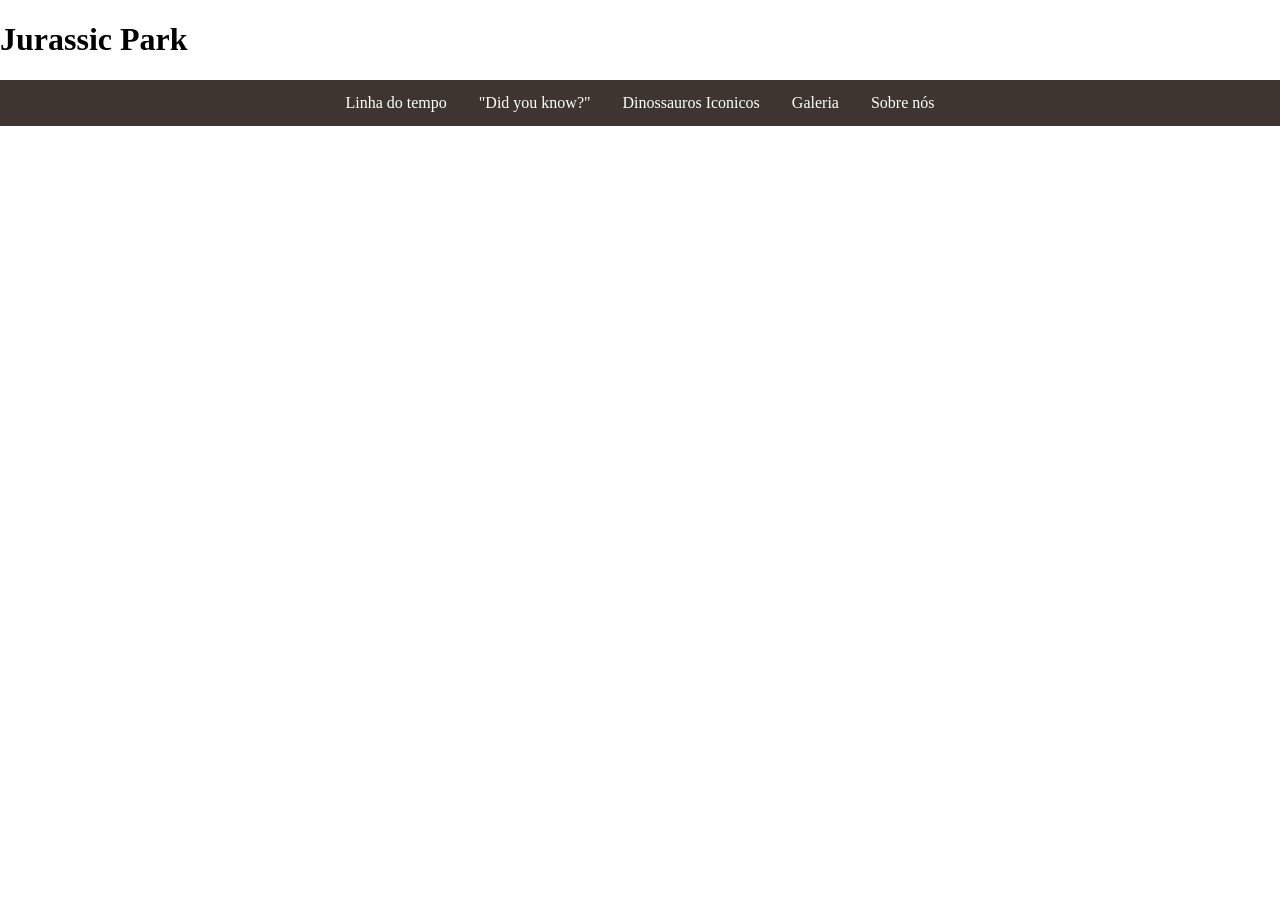
==== index.html @ 3384be37 "docs iniciais" ====
<!DOCTYPE html>
<html lang="pt-BR">
<head>
    <meta charset="UTF-8">
    <meta name="viewport" content="width=device-width, initial-scale=1.0">
    <title>Jurassic Park</title>
    <link rel="stylesheet" href="./css/index.css">
</head>
<body>
    <header>
        <h1>Jurassic Park</h1>
    </header>
    <main>
        <ul id="nav-bar">
            <li ><a href="" class="nav-item">Linha do tempo</a></li>
            <li ><a href=""class="nav-item">"Did you know?"</a></li>
            <li ><a href=""class="nav-item">Dinossauros Iconicos</a></li>
            <li ><a href="" class="nav-item">Galeria</a></li>
            <li ><a href="" class="nav-item">Sobre nós</a></li>
        </ul>
    </main>
</body>
</html>
---- css/index.css ----
body{
    margin: 0;
    padding: 0;
}
#nav-bar{
    list-style-type: none;
    margin: 0;
    padding: 0;
    overflow: hidden;
    background-color: #3e3530;
    display: flex;
    justify-content: center;
    align-items: center;
    
}

.nav-item{
    
    display: block;
    text-decoration: none;
    color: white;
    text-align: center;
    padding: 14px 16px;
}
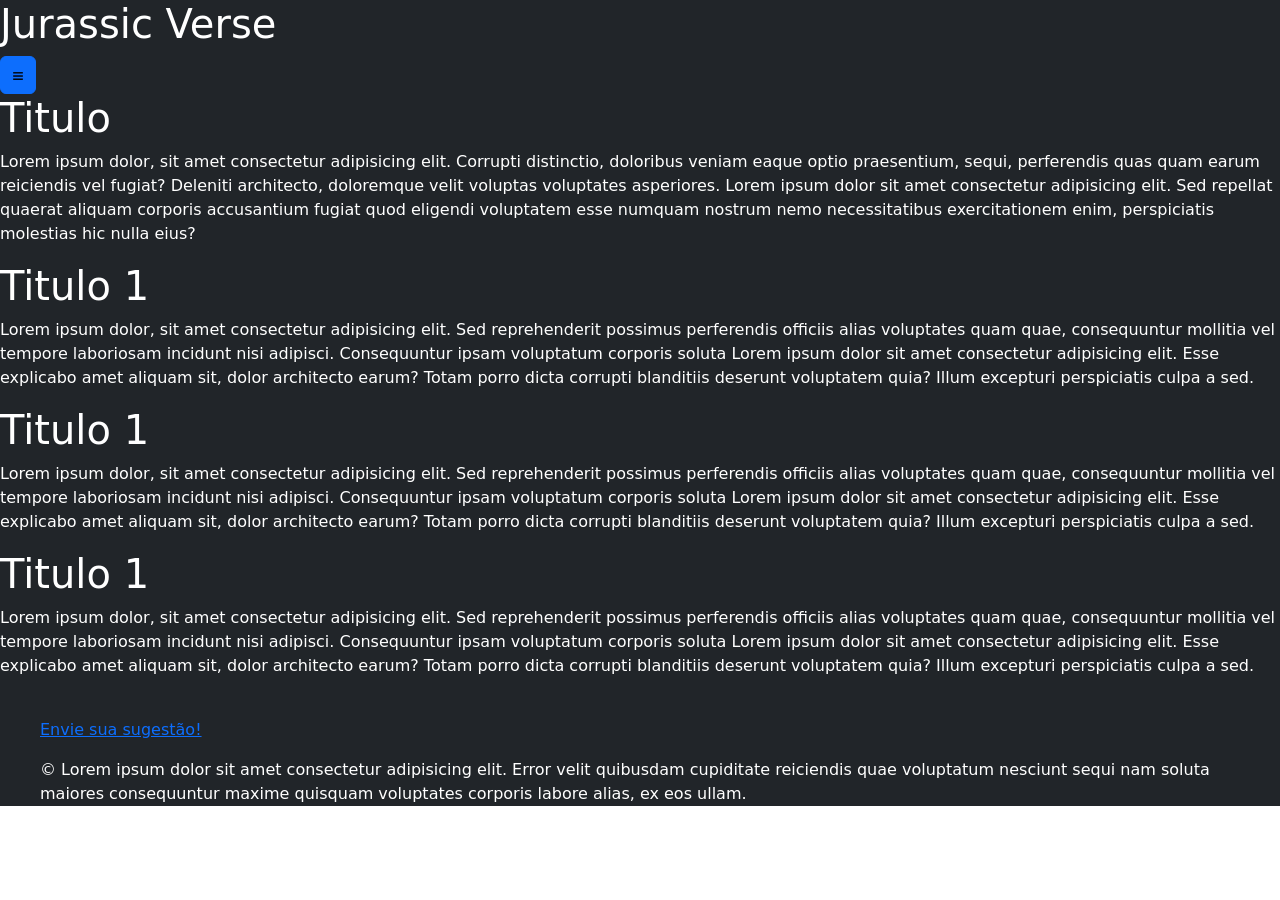
==== commit 1240a95b: "teste" ====
--- a/index.html
+++ b/index.html
@@ -5,19 +5,64 @@
     <meta name="viewport" content="width=device-width, initial-scale=1.0">
     <title>Jurassic Park</title>
     <link rel="stylesheet" href="./css/index.css">
+
+    <!-- inclusão do bootstrap -->
+    <link href="https://cdn.jsdelivr.net/npm/bootstrap@5.3.8/dist/css/bootstrap.min.css" rel="stylesheet">
+    <script src="https://cdn.jsdelivr.net/npm/bootstrap@5.3.8/dist/js/bootstrap.bundle.min.js"></script>
 </head>
 <body>
-    <header>
-        <h1>Jurassic Park</h1>
+    <!-- header do documento -->
+    <header class="text-bg-dark">
+        <!-- titulo do site -->
+        <h1>Jurassic Verse</h1>
+        <!-- botão que abre a Offcanvas -->
+        <button class="btn btn-primary" type="button" data-bs-toggle="offcanvas" data-bs-target="#offcanvas-menu" id="menu-button"><img src="./img/menu.png" alt="" ></button>
+
+        <!-- off canvas -->
+        <nav class="offcanvas offcanvas-start text-bg-dark" id="offcanvas-menu">
+            <div class="offcanvas-header">
+                <!-- logo que retorna para o menu incial -->
+                <a href=""><img src="./img/fossil.png" alt="" id="logo-fossil"></a>
+                <!-- botão de fechamento -->
+                <button type="button" class="btn-close text-reset" data-bs-dismiss="offcanvas"></button>
+            </div>
+            <ul class="offcanvas-body" id="nav-container" >
+                <li ><a href="./html/linhadotempo.html" class="nav-item">Linha do tempo</a></li>
+                <li ><a href="./html/did.html"class="nav-item">"Did you know?"</a></li>
+                <li ><a href="./html/iconicos.html"class="nav-item">Dinossauros Iconicos</a></li>
+                <li ><a href="./html/galeria.html" class="nav-item">Galeria</a></li>
+                <li ><a href="./html/sobre.html" class="nav-item">Sobre nós</a></li>
+                <li ><a href="./html/sugestoes.html" class="nav-item">Sugestões</a></li>
+            </ul>
+            <p>&copy; Todos os direitos reservados</p>
+
+        </nav>
     </header>
-    <main>
-        <ul id="nav-bar">
-            <li ><a href="" class="nav-item">Linha do tempo</a></li>
-            <li ><a href=""class="nav-item">"Did you know?"</a></li>
-            <li ><a href=""class="nav-item">Dinossauros Iconicos</a></li>
-            <li ><a href="" class="nav-item">Galeria</a></li>
-            <li ><a href="" class="nav-item">Sobre nós</a></li>
-        </ul>
+    <!-- define o tema para dark de todo o content da pagina -->
+    <main class="text-bg-dark">
+        
+        <section>
+            <h1>Titulo</h1>
+            <p>Lorem ipsum dolor, sit amet consectetur adipisicing elit. Corrupti distinctio, doloribus veniam eaque optio praesentium, sequi, perferendis quas quam earum reiciendis vel fugiat? Deleniti architecto, doloremque velit voluptas voluptates asperiores. Lorem ipsum dolor sit amet consectetur adipisicing elit. Sed repellat quaerat aliquam corporis accusantium fugiat quod eligendi voluptatem esse numquam nostrum nemo necessitatibus exercitationem enim, perspiciatis molestias hic nulla eius?</p>
+        </section>
+        <section>
+            <h1>Titulo 1</h1>
+            <p>Lorem ipsum dolor, sit amet consectetur adipisicing elit. Sed reprehenderit possimus perferendis officiis alias voluptates quam quae, consequuntur mollitia vel tempore laboriosam incidunt nisi adipisci. Consequuntur ipsam voluptatum corporis soluta Lorem ipsum dolor sit amet consectetur adipisicing elit. Esse explicabo amet aliquam sit, dolor architecto earum? Totam porro dicta corrupti blanditiis deserunt voluptatem quia? Illum excepturi perspiciatis culpa a sed.</p>
+        </section>
+        <section>
+            <h1>Titulo 1</h1>
+            <p>Lorem ipsum dolor, sit amet consectetur adipisicing elit. Sed reprehenderit possimus perferendis officiis alias voluptates quam quae, consequuntur mollitia vel tempore laboriosam incidunt nisi adipisci. Consequuntur ipsam voluptatum corporis soluta Lorem ipsum dolor sit amet consectetur adipisicing elit. Esse explicabo amet aliquam sit, dolor architecto earum? Totam porro dicta corrupti blanditiis deserunt voluptatem quia? Illum excepturi perspiciatis culpa a sed.</p>
+        </section>
+        <section>
+            <h1>Titulo 1</h1>
+            <p>Lorem ipsum dolor, sit amet consectetur adipisicing elit. Sed reprehenderit possimus perferendis officiis alias voluptates quam quae, consequuntur mollitia vel tempore laboriosam incidunt nisi adipisci. Consequuntur ipsam voluptatum corporis soluta Lorem ipsum dolor sit amet consectetur adipisicing elit. Esse explicabo amet aliquam sit, dolor architecto earum? Totam porro dicta corrupti blanditiis deserunt voluptatem quia? Illum excepturi perspiciatis culpa a sed.</p>
+        </section>
+        
+        <footer class="text-bg-dark" >
+            <p><a href="./html/sugestoes.html">Envie sua sugestão!</a></p>
+            <p>&copy; Lorem ipsum dolor sit amet consectetur adipisicing elit. Error velit quibusdam cupiditate reiciendis quae voluptatum nesciunt sequi nam soluta maiores consequuntur maxime quisquam voluptates corporis labore alias, ex eos ullam.</p>
+        </footer>
     </main>
+    
 </body>
 </html>
--- a/css/index.css
+++ b/css/index.css
@@ -1,24 +1,32 @@
-body{
+*{
+    padding: 0;
     margin: 0;
-    padding: 0;
+    box-sizing: border-box;
 }
-#nav-bar{
-    list-style-type: none;
-    margin: 0;
-    padding: 0;
-    overflow: hidden;
-    background-color: #3e3530;
+/* ajuste do botão  */
+#menu-button img{
+    height: 10px;
+}
+/* ajusta o offcanvas */
+#logo-fossil{
+    height:60px
+}
+.nav-item{
+    text-decoration: none;
+    color: aliceblue;
+    size: 30px;
+    padding-left: 10px;
+
+}
+#nav-container{
+    list-style:none;
     display: flex;
-    justify-content: center;
-    align-items: center;
+    flex-direction: column;
+    gap: 30px;
     
 }
 
-.nav-item{
-    
-    display: block;
-    text-decoration: none;
-    color: white;
-    text-align: center;
-    padding: 14px 16px;
-}+
+footer{
+    margin: 40px;
+}
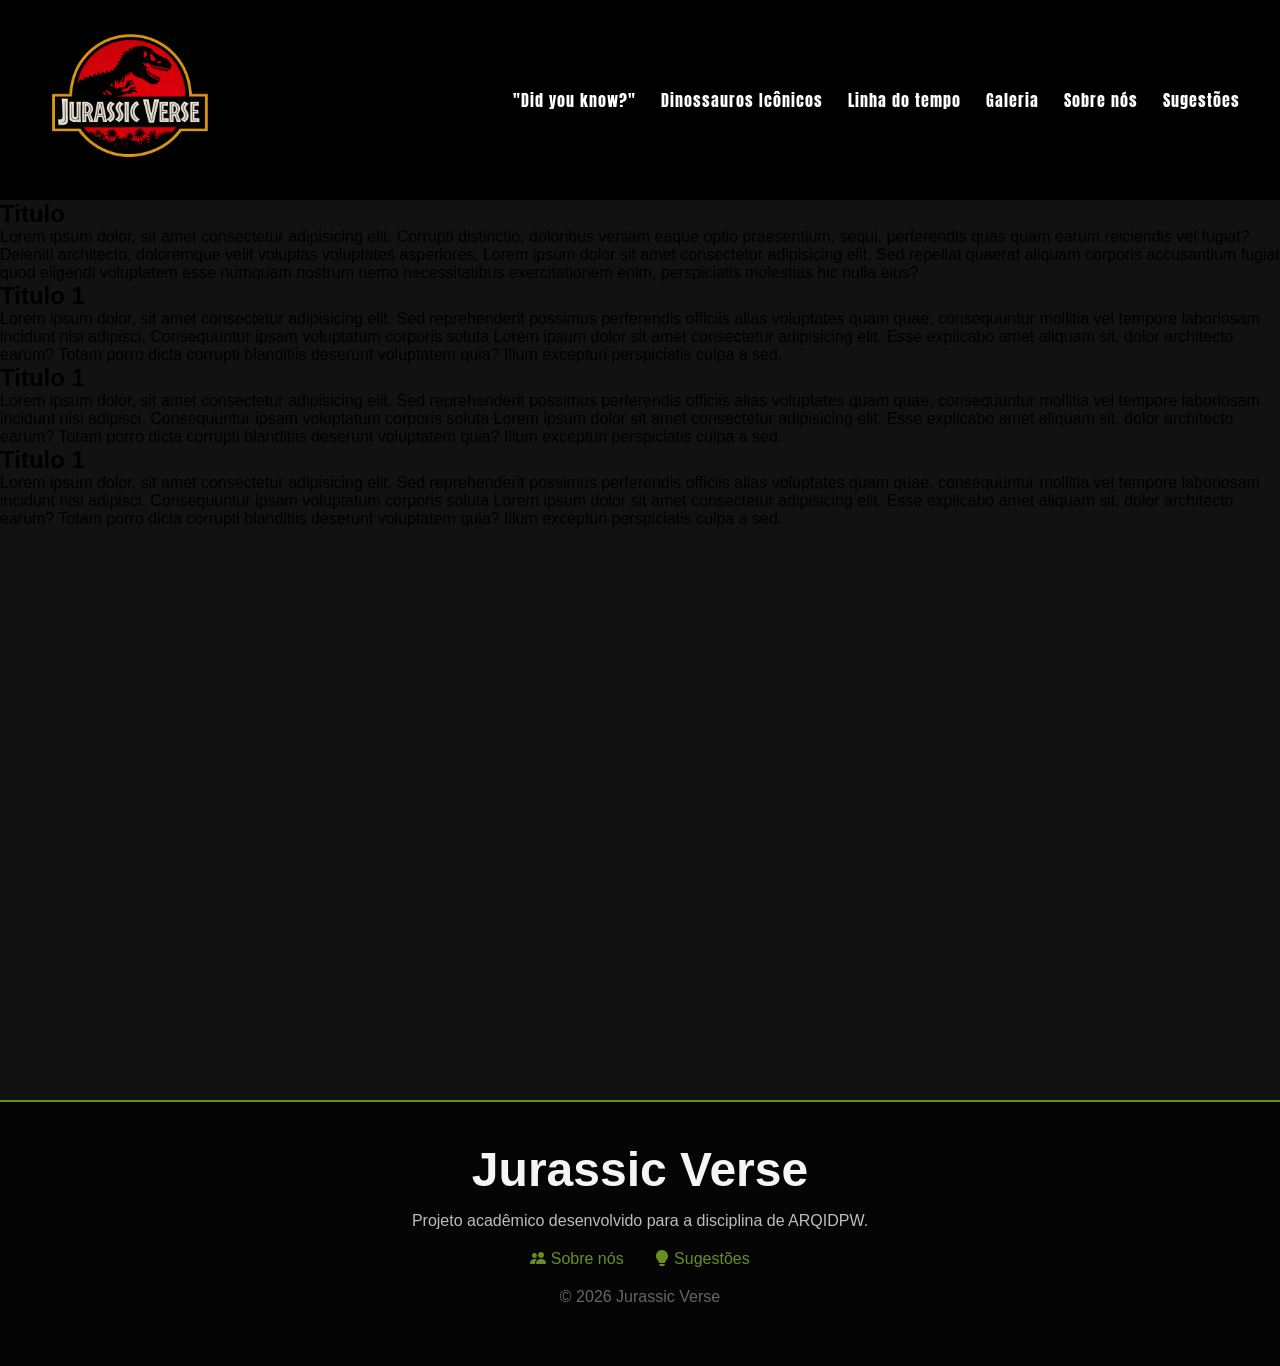
==== commit 7e90860e: "melhorias no menu e aplicação em todas as paginas" ====
--- a/index.html
+++ b/index.html
@@ -1,47 +1,58 @@
 <!DOCTYPE html>
 <html lang="pt-BR">
 <head>
+    <!-- Configurações básicas da página -->
     <meta charset="UTF-8">
     <meta name="viewport" content="width=device-width, initial-scale=1.0">
-    <title>Jurassic Park</title>
+    <title>Jurassic Verse</title>
+
+    <!-- CSS da página -->
     <link rel="stylesheet" href="./css/index.css">
+    <link rel="stylesheet" href="./css/global.css">
 
-    <!-- inclusão do bootstrap -->
-    <link href="https://cdn.jsdelivr.net/npm/bootstrap@5.3.8/dist/css/bootstrap.min.css" rel="stylesheet">
-    <script src="https://cdn.jsdelivr.net/npm/bootstrap@5.3.8/dist/js/bootstrap.bundle.min.js"></script>
+
+    <!-- favicon -->
+    <link rel="shortcut icon" href="./img/logo.webp" type="image/x-icon">
+
+    <!-- JavaScript do menu hamburguer da página -->
+    <script src="../js/menu.js"></script>
+
+    <!-- Ícones Bootstrap -->
+    <link rel="stylesheet" href="https://cdn.jsdelivr.net/npm/bootstrap-icons@1.13.1/font/bootstrap-icons.min.css">
+
+    <!-- Fontes Google -->
+    <link rel="preconnect" href="https://fonts.googleapis.com">
+    <link rel="preconnect" href="https://fonts.gstatic.com" crossorigin>
+
+    <link href="https://fonts.googleapis.com/css2?family=Anton&family=Bebas+Neue&family=Fjalla+One&family=Skranji:wght@400;700&family=Vina+Sans&display=swap" rel="stylesheet">
 </head>
+
 <body>
-    <!-- header do documento -->
-    <header class="text-bg-dark">
-        <!-- titulo do site -->
-        <h1>Jurassic Verse</h1>
-        <!-- botão que abre a Offcanvas -->
-        <button class="btn btn-primary" type="button" data-bs-toggle="offcanvas" data-bs-target="#offcanvas-menu" id="menu-button"><img src="./img/menu.png" alt="" ></button>
 
-        <!-- off canvas -->
-        <nav class="offcanvas offcanvas-start text-bg-dark" id="offcanvas-menu">
-            <div class="offcanvas-header">
-                <!-- logo que retorna para o menu incial -->
-                <a href=""><img src="./img/fossil.png" alt="" id="logo-fossil"></a>
-                <!-- botão de fechamento -->
-                <button type="button" class="btn-close text-reset" data-bs-dismiss="offcanvas"></button>
-            </div>
-            <ul class="offcanvas-body" id="nav-container" >
-                <li ><a href="./html/linhadotempo.html" class="nav-item">Linha do tempo</a></li>
-                <li ><a href="./html/did.html"class="nav-item">"Did you know?"</a></li>
-                <li ><a href="./html/iconicos.html"class="nav-item">Dinossauros Iconicos</a></li>
+    <!-- Cabeçalho da página -->
+    <header>
+        <img src="./img/logo.webp" class="logo" loading="lazy" alt="Logo Jurassic Fan">
+
+        <!-- Ícone do menu mobile -->
+        <i class="bi bi-list" onclick="clickMenu()"></i>
+
+        <!-- Menu de navegação -->
+        <nav id="menu">
+            <ul id="nav-bar">
+                <li><a href="./html/did.html" class="nav-item">"Did you know?"</a></li>
+                <li ><a href="./html/iconicos.html" class="nav-item" >Dinossauros Icônicos</a></li>
+                <li ><a href="./html/linhadotempo.html" class="nav-item" >Linha do tempo</a></li>
                 <li ><a href="./html/galeria.html" class="nav-item">Galeria</a></li>
-                <li ><a href="./html/sobre.html" class="nav-item">Sobre nós</a></li>
+                <li ><a href="./html/sobre.html"  class="nav-item">Sobre nós</a></li>
                 <li ><a href="./html/sugestoes.html" class="nav-item">Sugestões</a></li>
             </ul>
-            <p>&copy; Todos os direitos reservados</p>
-
         </nav>
     </header>
-    <!-- define o tema para dark de todo o content da pagina -->
-    <main class="text-bg-dark">
-        
-        <section>
+
+    <!-- Conteúdo principal -->
+    <main>
+
+         <section>
             <h1>Titulo</h1>
             <p>Lorem ipsum dolor, sit amet consectetur adipisicing elit. Corrupti distinctio, doloribus veniam eaque optio praesentium, sequi, perferendis quas quam earum reiciendis vel fugiat? Deleniti architecto, doloremque velit voluptas voluptates asperiores. Lorem ipsum dolor sit amet consectetur adipisicing elit. Sed repellat quaerat aliquam corporis accusantium fugiat quod eligendi voluptatem esse numquam nostrum nemo necessitatibus exercitationem enim, perspiciatis molestias hic nulla eius?</p>
         </section>
@@ -57,12 +68,49 @@
             <h1>Titulo 1</h1>
             <p>Lorem ipsum dolor, sit amet consectetur adipisicing elit. Sed reprehenderit possimus perferendis officiis alias voluptates quam quae, consequuntur mollitia vel tempore laboriosam incidunt nisi adipisci. Consequuntur ipsam voluptatum corporis soluta Lorem ipsum dolor sit amet consectetur adipisicing elit. Esse explicabo amet aliquam sit, dolor architecto earum? Totam porro dicta corrupti blanditiis deserunt voluptatem quia? Illum excepturi perspiciatis culpa a sed.</p>
         </section>
-        
-        <footer class="text-bg-dark" >
-            <p><a href="./html/sugestoes.html">Envie sua sugestão!</a></p>
-            <p>&copy; Lorem ipsum dolor sit amet consectetur adipisicing elit. Error velit quibusdam cupiditate reiciendis quae voluptatum nesciunt sequi nam soluta maiores consequuntur maxime quisquam voluptates corporis labore alias, ex eos ullam.</p>
-        </footer>
     </main>
-    
+
+    <!-- Rodapé da página -->
+    <footer>
+
+        <h3>Jurassic Verse</h3>
+
+        <p>
+            Projeto acadêmico desenvolvido para a disciplina
+            de ARQIDPW.
+        </p>
+
+        <div class="footer-links">
+
+            <a href="./sobre.html">
+                <i class="bi bi-people-fill"></i>
+                Sobre nós
+            </a>
+
+            <a href="./sugestoes.html">
+                <i class="bi bi-lightbulb-fill"></i>
+                Sugestões
+            </a>
+
+        </div>
+
+        <p class="copyright">
+            &copy; 2026 Jurassic Verse
+        </p>
+
+    </footer>
+
+    <!-- Script do menu mobile -->
+    <script>
+        function clickMenu() {
+            if (menu.style.display == 'block') {
+                menu.style.display = 'none'
+            }
+            else {
+                menu.style.display = 'block'
+            }
+        }
+    </script>
+
 </body>
 </html>
--- a/css/global.css
+++ b/css/global.css
@@ -0,0 +1,200 @@
+/* Reset */
+* {
+    padding: 0;
+    margin: 0;
+    box-sizing: border-box;
+}
+
+/* Configurações gerais */
+html,
+body {
+    min-height: 100vh;
+    background-color: #121212;
+    font-family: Arial, Helvetica, sans-serif;
+}
+
+main {
+    min-height: 100vh;
+    background-color: #121212;
+}
+
+/* Header */
+header {
+    display: flex;
+    flex-direction: column;
+    align-items: center;
+    background-color: black;
+}
+
+header .logo {
+    margin: 5px;
+    width: 200px;
+}
+
+/* Menu Mobile */
+header i {
+    background-color: #191818;
+    color: #6B8E23;
+
+    border-top: 0.5px solid rgba(255, 255, 255, 0.151);
+    box-shadow: 1px 1px rgba(255, 255, 255, 0.151);
+
+    width: 100vw;
+    text-align: center;
+
+    padding: 5px;
+    font-size: 30px;
+}
+
+header i:hover {
+    cursor: pointer;
+    background-color: #182204;
+}
+
+/* Navegação */
+nav {
+    display: none;
+}
+
+nav ul {
+    list-style: none;
+}
+
+
+ul li{
+    display: flex;
+
+}
+
+/* modificando o link dentro do li pois faz com que toda a caixa seja clicavel */
+.nav-item{
+    background-color: #191818;
+    width: 90vw;
+    padding: 10px;
+    margin: 5px;
+
+    border: 1px solid #6B8E23;
+    border-radius: 5px;
+
+    text-align: center;
+    text-decoration: none;
+    color: white;
+
+    margin: 10px;
+
+    font-size: 1rem;
+    letter-spacing: 1px;
+    font-family: "Anton", sans-serif;
+}
+
+.nav-item:hover {
+    background-color: #182204;
+    color: #6B8E23;
+    cursor: pointer;
+}
+/* css para o item selecionado, como o li(para que toda a caixa seja clicavel) está com display flex, é necesssario um justify content para alinha o conteudo */
+.nav-item-selected {
+        background-color: #191818;
+        width: 90vw;
+        padding: 10px;
+        margin: 10px;
+        border: 1px solid #6B8E23;
+        border-radius: 5px;
+        justify-content: center;
+        font-family: "Anton", sans-serif;
+        color: #6B8E23;
+    }
+
+/* Footer */
+footer {
+    background-color: #050505;
+    border-top: 2px solid #6B8E23;
+    padding: 40px 20px;
+    text-align: center;
+    margin: 0px;
+}
+
+footer h3 {
+    color: #F5F5F5;
+    font-size: 48px;
+    margin-bottom: 15px;
+}
+
+footer p {
+    color: #BDBDBD;
+    font-family: Arial, Helvetica, sans-serif;
+    margin-bottom: 20px;
+}
+
+.footer-links {
+    display: flex;
+    justify-content: center;
+    gap: 30px;
+    margin-bottom: 20px;
+}
+
+.footer-links a {
+    color: #6B8E23;
+    text-decoration: none;
+}
+
+.footer-links a:hover {
+    color: #8fbf2f;
+}
+
+.copyright {
+    color: #666;
+}
+
+/* Desktop */
+@media (min-width: 700px) {
+
+    header {
+        flex-direction: row;
+        justify-content: space-between;
+        align-items: center;
+        padding: 10px 40px;
+    }
+
+    header .logo {
+        width: 180px;
+        margin: 0;
+    }
+
+    header i {
+        display: none;
+    }
+
+    #menu {
+        display: block !important;
+    }
+
+    #nav-bar {
+        display: flex;
+        align-items: center;
+        gap: 25px;
+        list-style: none;
+    }
+
+    .nav-item {
+        width: auto;
+        margin: 0;
+        padding: 0;
+        border: none;
+        background-color: transparent;
+    }
+
+    .nav-item:hover {
+    background-color: transparent;
+    color: #6B8E23;
+    }
+    .nav-item-selected {
+        width: auto;
+        margin: 0;
+        padding: 0;
+        border: none;
+        background-color: transparent;
+        color: #6B8E23;
+        font-family: "Anton", sans-serif;
+    }
+}
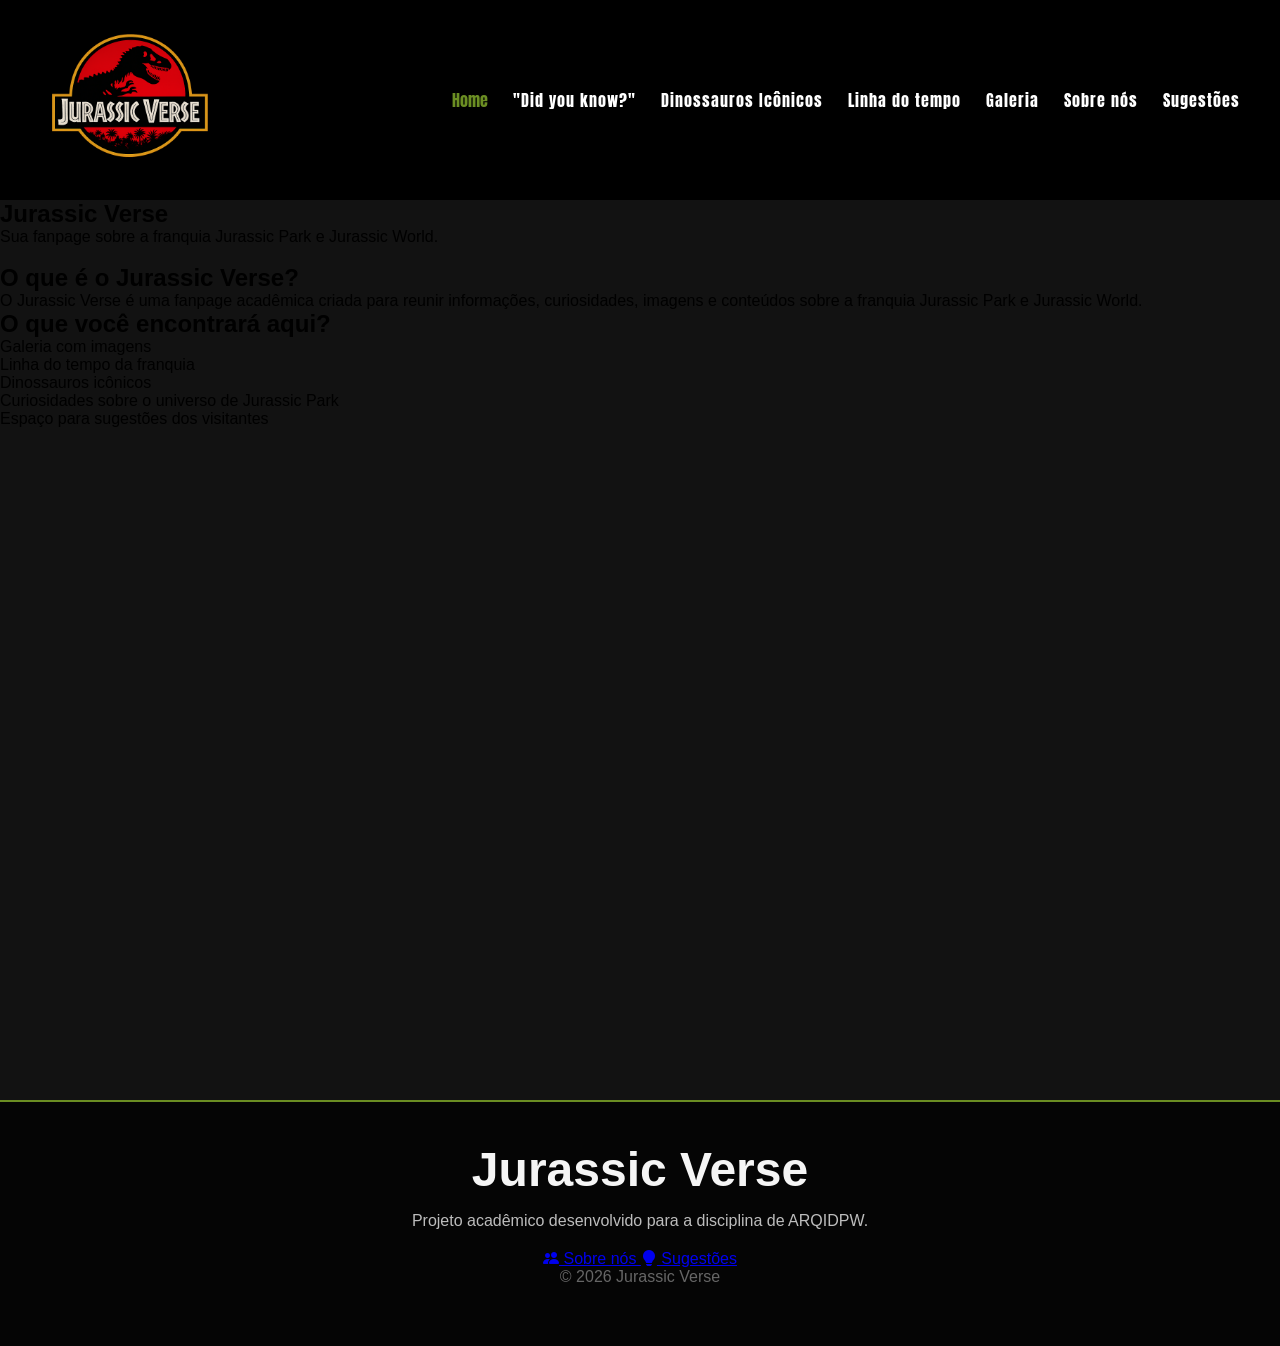
==== commit b8699286: "Adiciona home ao menu e simplifica footer" ====
--- a/index.html
+++ b/index.html
@@ -39,6 +39,7 @@
         <!-- Menu de navegação -->
         <nav id="menu">
             <ul id="nav-bar">
+                <li><a href="./index.html" class="nav-item-selected">Home</a></li>
                 <li><a href="./html/did.html" class="nav-item">"Did you know?"</a></li>
                 <li ><a href="./html/iconicos.html" class="nav-item" >Dinossauros Icônicos</a></li>
                 <li ><a href="./html/linhadotempo.html" class="nav-item" >Linha do tempo</a></li>
@@ -52,22 +53,33 @@
     <!-- Conteúdo principal -->
     <main>
 
-         <section>
-            <h1>Titulo</h1>
-            <p>Lorem ipsum dolor, sit amet consectetur adipisicing elit. Corrupti distinctio, doloribus veniam eaque optio praesentium, sequi, perferendis quas quam earum reiciendis vel fugiat? Deleniti architecto, doloremque velit voluptas voluptates asperiores. Lorem ipsum dolor sit amet consectetur adipisicing elit. Sed repellat quaerat aliquam corporis accusantium fugiat quod eligendi voluptatem esse numquam nostrum nemo necessitatibus exercitationem enim, perspiciatis molestias hic nulla eius?</p>
+        <section class="banner-home">
+            <h1>Jurassic Verse</h1>
+            <p>Sua fanpage sobre a franquia Jurassic Park e Jurassic World.</p>
+            <img src="" alt="">
         </section>
-        <section>
-            <h1>Titulo 1</h1>
-            <p>Lorem ipsum dolor, sit amet consectetur adipisicing elit. Sed reprehenderit possimus perferendis officiis alias voluptates quam quae, consequuntur mollitia vel tempore laboriosam incidunt nisi adipisci. Consequuntur ipsam voluptatum corporis soluta Lorem ipsum dolor sit amet consectetur adipisicing elit. Esse explicabo amet aliquam sit, dolor architecto earum? Totam porro dicta corrupti blanditiis deserunt voluptatem quia? Illum excepturi perspiciatis culpa a sed.</p>
+
+        <section class="sobre-home">
+            <h2>O que é o Jurassic Verse?</h2>
+            <p>
+                O Jurassic Verse é uma fanpage acadêmica criada para reunir
+                informações, curiosidades, imagens e conteúdos sobre a franquia
+                Jurassic Park e Jurassic World.
+            </p>
         </section>
-        <section>
-            <h1>Titulo 1</h1>
-            <p>Lorem ipsum dolor, sit amet consectetur adipisicing elit. Sed reprehenderit possimus perferendis officiis alias voluptates quam quae, consequuntur mollitia vel tempore laboriosam incidunt nisi adipisci. Consequuntur ipsam voluptatum corporis soluta Lorem ipsum dolor sit amet consectetur adipisicing elit. Esse explicabo amet aliquam sit, dolor architecto earum? Totam porro dicta corrupti blanditiis deserunt voluptatem quia? Illum excepturi perspiciatis culpa a sed.</p>
+
+        <section class="conteudo-home">
+            <h2>O que você encontrará aqui?</h2>
+            <ul>
+                <li>Galeria com imagens</li>
+                <li>Linha do tempo da franquia</li>
+                <li>Dinossauros icônicos</li>
+                <li>Curiosidades sobre o universo de Jurassic Park</li>
+                <li>Espaço para sugestões dos visitantes</li>
+            </ul>
         </section>
-        <section>
-            <h1>Titulo 1</h1>
-            <p>Lorem ipsum dolor, sit amet consectetur adipisicing elit. Sed reprehenderit possimus perferendis officiis alias voluptates quam quae, consequuntur mollitia vel tempore laboriosam incidunt nisi adipisci. Consequuntur ipsam voluptatum corporis soluta Lorem ipsum dolor sit amet consectetur adipisicing elit. Esse explicabo amet aliquam sit, dolor architecto earum? Totam porro dicta corrupti blanditiis deserunt voluptatem quia? Illum excepturi perspiciatis culpa a sed.</p>
-        </section>
+
+
     </main>
 
     <!-- Rodapé da página -->
--- a/css/global.css
+++ b/css/global.css
@@ -94,6 +94,8 @@
 }
 /* css para o item selecionado, como o li(para que toda a caixa seja clicavel) está com display flex, é necesssario um justify content para alinha o conteudo */
 .nav-item-selected {
+        text-align: center;
+        text-decoration: none;
         background-color: #191818;
         width: 90vw;
         padding: 10px;
@@ -124,22 +126,6 @@
     color: #BDBDBD;
     font-family: Arial, Helvetica, sans-serif;
     margin-bottom: 20px;
-}
-
-.footer-links {
-    display: flex;
-    justify-content: center;
-    gap: 30px;
-    margin-bottom: 20px;
-}
-
-.footer-links a {
-    color: #6B8E23;
-    text-decoration: none;
-}
-
-.footer-links a:hover {
-    color: #8fbf2f;
 }
 
 .copyright {
@@ -189,6 +175,7 @@
     color: #6B8E23;
     }
     .nav-item-selected {
+        text-decoration: none;
         width: auto;
         margin: 0;
         padding: 0;
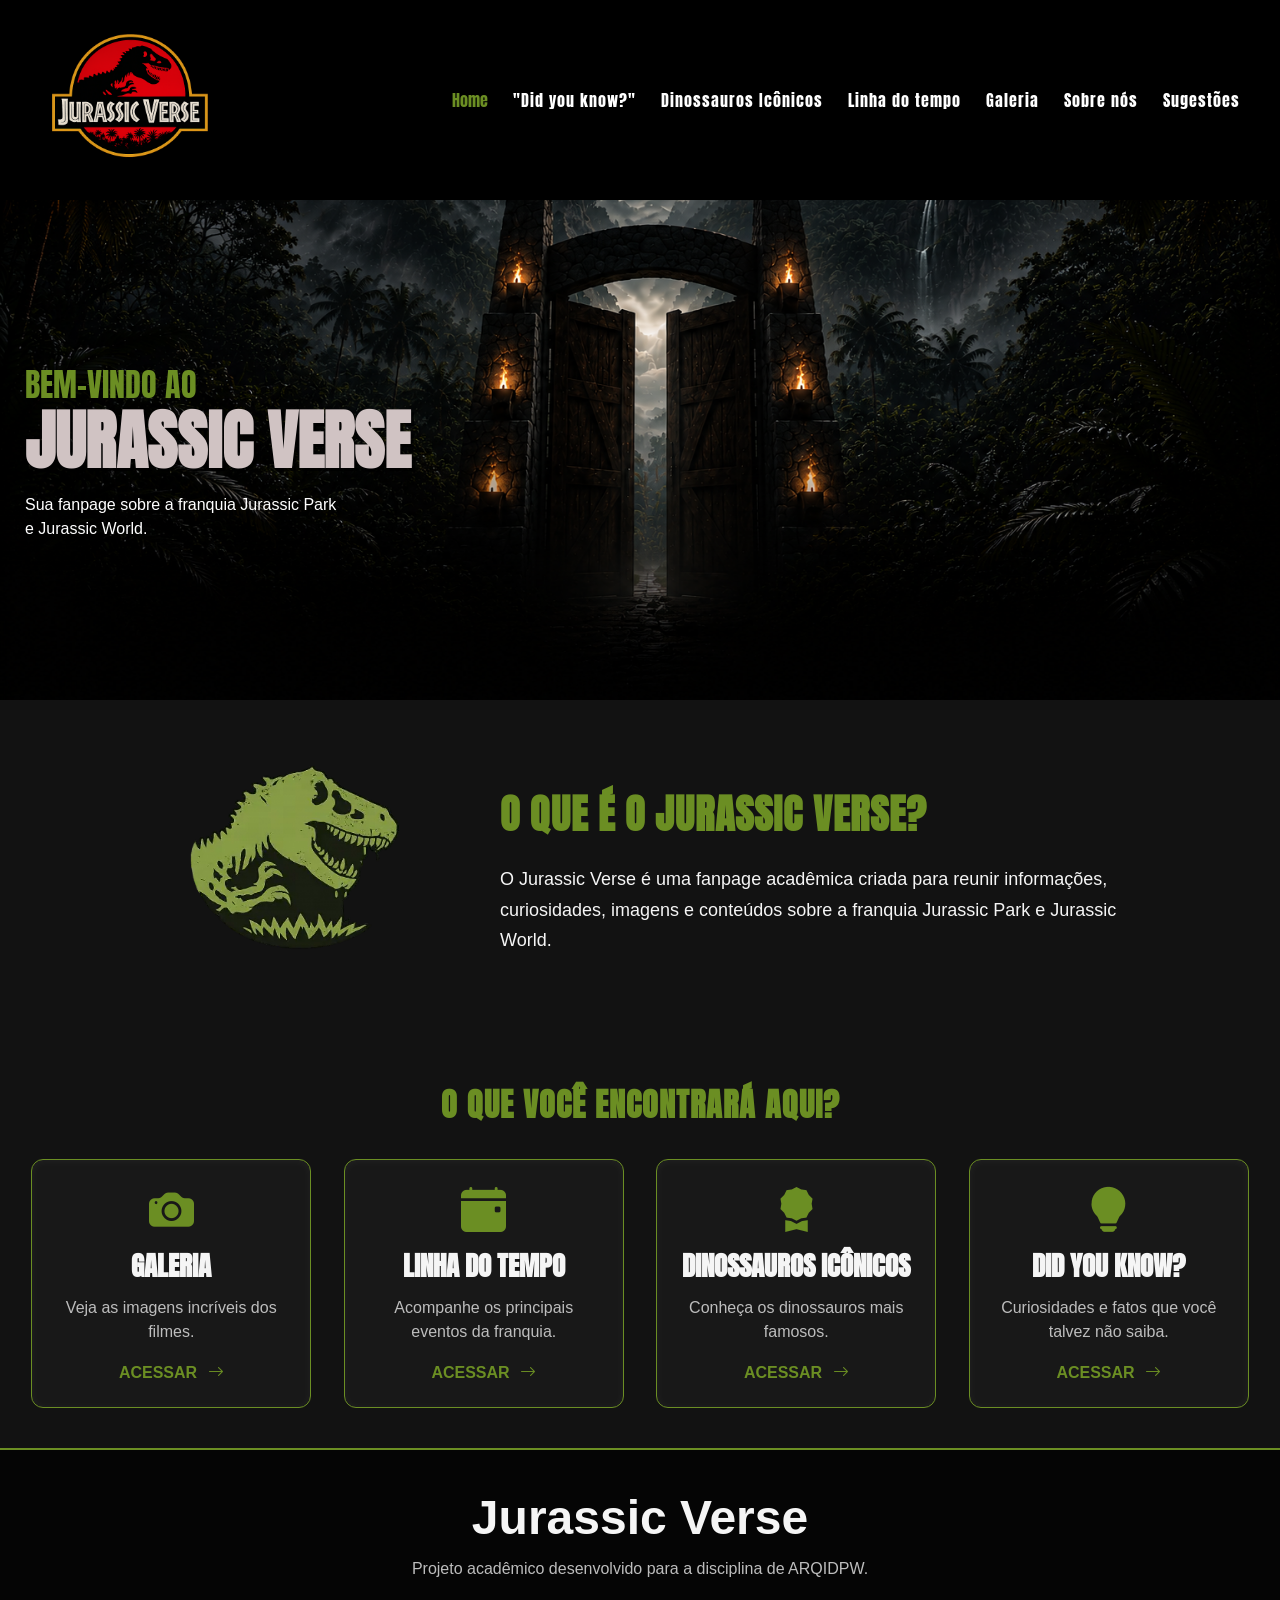
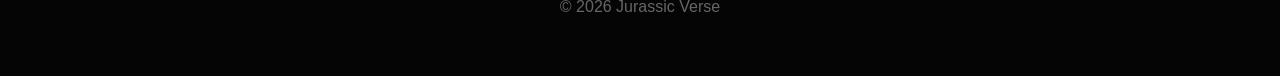
==== commit 641aa3ab: "Desenvolve pagina home" ====
--- a/index.html
+++ b/index.html
@@ -6,83 +6,178 @@
     <meta name="viewport" content="width=device-width, initial-scale=1.0">
     <title>Jurassic Verse</title>
 
-    <!-- CSS da página -->
+    <!-- CSS da página inicial -->
     <link rel="stylesheet" href="./css/index.css">
+
+    <!-- CSS global usado em todas as páginas -->
     <link rel="stylesheet" href="./css/global.css">
 
-
-    <!-- favicon -->
+    <!-- Favicon da página -->
     <link rel="shortcut icon" href="./img/logo.webp" type="image/x-icon">
 
-    <!-- JavaScript do menu hamburguer da página -->
-    <script src="../js/menu.js"></script>
+    <!-- JavaScript do menu hamburguer -->
+    <script src="./js/menu.js"></script>
 
     <!-- Ícones Bootstrap -->
     <link rel="stylesheet" href="https://cdn.jsdelivr.net/npm/bootstrap-icons@1.13.1/font/bootstrap-icons.min.css">
 
-    <!-- Fontes Google -->
+    <!-- Fontes Google utilizadas no projeto -->
     <link rel="preconnect" href="https://fonts.googleapis.com">
     <link rel="preconnect" href="https://fonts.gstatic.com" crossorigin>
-
     <link href="https://fonts.googleapis.com/css2?family=Anton&family=Bebas+Neue&family=Fjalla+One&family=Skranji:wght@400;700&family=Vina+Sans&display=swap" rel="stylesheet">
 </head>
 
 <body>
 
-    <!-- Cabeçalho da página -->
+    <!-- ============================= -->
+    <!-- CABEÇALHO DA PÁGINA -->
+    <!-- ============================= -->
     <header>
+
+        <!-- Logo principal do site -->
         <img src="./img/logo.webp" class="logo" loading="lazy" alt="Logo Jurassic Fan">
 
-        <!-- Ícone do menu mobile -->
+        <!-- Ícone do menu hamburguer, exibido no mobile -->
         <i class="bi bi-list" onclick="clickMenu()"></i>
 
-        <!-- Menu de navegação -->
+        <!-- Menu de navegação principal -->
         <nav id="menu">
             <ul id="nav-bar">
+
+                <!-- Página atual marcada com a classe nav-item-selected -->
                 <li><a href="./index.html" class="nav-item-selected">Home</a></li>
+
                 <li><a href="./html/did.html" class="nav-item">"Did you know?"</a></li>
-                <li ><a href="./html/iconicos.html" class="nav-item" >Dinossauros Icônicos</a></li>
-                <li ><a href="./html/linhadotempo.html" class="nav-item" >Linha do tempo</a></li>
-                <li ><a href="./html/galeria.html" class="nav-item">Galeria</a></li>
-                <li ><a href="./html/sobre.html"  class="nav-item">Sobre nós</a></li>
-                <li ><a href="./html/sugestoes.html" class="nav-item">Sugestões</a></li>
+                <li><a href="./html/iconicos.html" class="nav-item">Dinossauros Icônicos</a></li>
+                <li><a href="./html/linhadotempo.html" class="nav-item">Linha do tempo</a></li>
+                <li><a href="./html/galeria.html" class="nav-item">Galeria</a></li>
+                <li><a href="./html/sobre.html" class="nav-item">Sobre nós</a></li>
+                <li><a href="./html/sugestoes.html" class="nav-item">Sugestões</a></li>
+
             </ul>
         </nav>
     </header>
 
-    <!-- Conteúdo principal -->
+
+    <!-- ============================= -->
+    <!-- CONTEÚDO PRINCIPAL -->
+    <!-- ============================= -->
     <main>
 
+        <!-- Banner inicial da Home -->
         <section class="banner-home">
+            <p>Bem-vindo ao</p>
+
             <h1>Jurassic Verse</h1>
-            <p>Sua fanpage sobre a franquia Jurassic Park e Jurassic World.</p>
-            <img src="" alt="">
-        </section>
 
-        <section class="sobre-home">
-            <h2>O que é o Jurassic Verse?</h2>
             <p>
-                O Jurassic Verse é uma fanpage acadêmica criada para reunir
-                informações, curiosidades, imagens e conteúdos sobre a franquia
-                Jurassic Park e Jurassic World.
+                Sua fanpage sobre a franquia Jurassic Park e Jurassic World.
             </p>
         </section>
 
+
+        <!-- Seção de apresentação do projeto -->
+        <section class="sobre-home">
+
+            <!-- Ícone visual do T-Rex -->
+            <img src="img/icon-t-rex.webp" alt="Logo T-Rex verde">
+
+            <!-- Texto explicando o objetivo da fanpage -->
+            <div>
+                <h2>O que é o Jurassic Verse?</h2>
+
+                <p>
+                    O Jurassic Verse é uma fanpage acadêmica criada para reunir
+                    informações, curiosidades, imagens e conteúdos sobre a franquia
+                    Jurassic Park e Jurassic World.
+                </p>
+            </div>
+        </section>
+
+
+        <!-- Seção com links para os principais conteúdos do site -->
+        <!-- Esta estrutura também funciona como lista exigida no projeto -->
         <section class="conteudo-home">
             <h2>O que você encontrará aqui?</h2>
+
             <ul>
-                <li>Galeria com imagens</li>
-                <li>Linha do tempo da franquia</li>
-                <li>Dinossauros icônicos</li>
-                <li>Curiosidades sobre o universo de Jurassic Park</li>
-                <li>Espaço para sugestões dos visitantes</li>
+
+                <!-- Card/lista para a página Galeria -->
+                <li>
+                    <i class="bi bi-camera-fill"></i>
+
+                    <h3>Galeria</h3>
+
+                    <p>
+                        Veja as imagens incríveis dos filmes.
+                    </p>
+
+                    <a href="./html/galeria.html">
+                        Acessar
+                        <i class="bi bi-arrow-right"></i>
+                    </a>
+                </li>
+
+
+                <!-- Card/lista para a página Linha do Tempo -->
+                <li>
+                    <i class="bi bi-calendar-event-fill"></i>
+
+                    <h3>Linha do tempo</h3>
+
+                    <p>
+                        Acompanhe os principais eventos da franquia.
+                    </p>
+
+                    <a href="./html/linhadotempo.html">
+                        Acessar
+                        <i class="bi bi-arrow-right"></i>
+                    </a>
+                </li>
+
+
+                <!-- Card/lista para a página Dinossauros Icônicos -->
+                <li>
+                    <i class="bi bi-award-fill"></i>
+
+                    <h3>Dinossauros Icônicos</h3>
+
+                    <p>
+                        Conheça os dinossauros mais famosos.
+                    </p>
+
+                    <a href="./html/iconicos.html">
+                        Acessar
+                        <i class="bi bi-arrow-right"></i>
+                    </a>
+                </li>
+
+
+                <!-- Card/lista para a página de curiosidades -->
+                <li>
+                    <i class="bi bi-lightbulb-fill"></i>
+
+                    <h3>Did you Know?</h3>
+
+                    <p>
+                        Curiosidades e fatos que você talvez não saiba.
+                    </p>
+
+                    <a href="./html/did.html">
+                        Acessar
+                        <i class="bi bi-arrow-right"></i>
+                    </a>
+                </li>
+
             </ul>
         </section>
 
-
     </main>
 
-    <!-- Rodapé da página -->
+
+    <!-- ============================= -->
+    <!-- RODAPÉ DA PÁGINA -->
+    <!-- ============================= -->
     <footer>
 
         <h3>Jurassic Verse</h3>
@@ -92,37 +187,11 @@
             de ARQIDPW.
         </p>
 
-        <div class="footer-links">
-
-            <a href="./sobre.html">
-                <i class="bi bi-people-fill"></i>
-                Sobre nós
-            </a>
-
-            <a href="./sugestoes.html">
-                <i class="bi bi-lightbulb-fill"></i>
-                Sugestões
-            </a>
-
-        </div>
-
         <p class="copyright">
             &copy; 2026 Jurassic Verse
         </p>
 
     </footer>
 
-    <!-- Script do menu mobile -->
-    <script>
-        function clickMenu() {
-            if (menu.style.display == 'block') {
-                menu.style.display = 'none'
-            }
-            else {
-                menu.style.display = 'block'
-            }
-        }
-    </script>
-
 </body>
 </html>
--- a/css/index.css
+++ b/css/index.css
@@ -1,32 +1,268 @@
-*{
-    padding: 0;
-    margin: 0;
-    box-sizing: border-box;
-}
-/* ajuste do botão  */
-#menu-button img{
-    height: 10px;
-}
-/* ajusta o offcanvas */
-#logo-fossil{
-    height:60px
-}
-.nav-item{
-    text-decoration: none;
-    color: aliceblue;
-    size: 30px;
-    padding-left: 10px;
-
-}
-#nav-container{
-    list-style:none;
+/* ============================= */
+/* BANNER PRINCIPAL DA HOME */
+/* ============================= */
+
+.banner-home {
+    min-height: 500px;
+    width: 100vw;
+    padding: 40px 25px;
+
+    /* Imagem principal da página */
+    background-image: url(../img/banner.webp);
+    background-size: cover;
+    background-position: center;
+
     display: flex;
     flex-direction: column;
-    gap: 30px;
-    
-}
-
-
-footer{
-    margin: 40px;
-}
+    justify-content: flex-end;
+}
+
+/* Texto "Bem-vindo ao" */
+.banner-home p:first-child {
+    color: #6B8E23;
+
+    font-family: "Anton", sans-serif;
+    font-size: 2rem;
+    text-transform: uppercase;
+}
+
+/* Título principal */
+.banner-home h1 {
+    color: rgb(208, 195, 195);
+
+    font-family: "Anton", sans-serif;
+    font-size: 4rem;
+    line-height: 1;
+
+    text-transform: uppercase;
+
+    /* Sombra para destacar o texto sobre a imagem */
+    text-shadow: 3px 3px 0 rgba(0, 0, 0, 0.7);
+}
+
+/* Descrição da fanpage */
+.banner-home p:last-child {
+    color: white;
+
+    max-width: 320px;
+    margin-top: 20px;
+
+    font-size: 1rem;
+    line-height: 1.5;
+}
+
+
+/* ============================= */
+/* SEÇÃO SOBRE O PROJETO */
+/* ============================= */
+
+.sobre-home {
+    padding: 40px 10px;
+
+    background-color: #121212;
+    text-align: center;
+}
+
+/* Ícone do T-Rex */
+.sobre-home img {
+    width: 200px;
+    height: 200px;
+
+    margin: auto;
+    margin-bottom: 20px;
+}
+
+/* Títulos das seções */
+.sobre-home h2,
+.conteudo-home h2 {
+    color: #6B8E23;
+
+    font-family: "Anton", sans-serif;
+    font-size: 2rem;
+
+    text-transform: uppercase;
+    letter-spacing: 1px;
+
+    margin-bottom: 30px;
+}
+
+/* Texto explicativo */
+.sobre-home p {
+    color: #F5F5F5;
+
+    font-size: 1rem;
+    line-height: 1.6;
+}
+
+
+/* ============================= */
+/* SEÇÃO DE NAVEGAÇÃO DA HOME */
+/* CARDS COM LINKS DAS PÁGINAS */
+/* ============================= */
+
+.conteudo-home {
+    padding: 40px 25px;
+}
+
+/* Centraliza o título da seção */
+.conteudo-home h2 {
+    text-align: center;
+}
+
+/* Lista dos cards */
+.conteudo-home ul {
+    list-style: none;
+
+    display: flex;
+    flex-direction: column;
+    gap: 20px;
+}
+
+/* Card individual */
+.conteudo-home li {
+    display: flex;
+    flex-direction: column;
+    align-items: center;
+
+    background-color: #181818;
+
+    border: 1px solid #6B8E23;
+    border-radius: 12px;
+
+    padding: 25px 20px;
+
+    text-align: center;
+
+    box-shadow: inset 0px 1px 10px rgba(255, 255, 255, 0.049);
+}
+
+/* Ícones Bootstrap dos cards */
+.conteudo-home li i {
+    color: #6B8E23;
+
+    width: 45px;
+    height: 45px;
+
+    font-size: 45px;
+
+    margin-bottom: 15px;
+}
+
+/* Caso algum card utilize imagem em vez de ícone */
+.conteudo-home li img {
+    width: 150px;
+
+    /* Ajuste visual para posicionamento */
+    margin: -70px;
+}
+
+/* Título do card */
+.conteudo-home li h3 {
+    color: #F5F5F5;
+
+    font-family: "Anton", sans-serif;
+    font-size: 1.7rem;
+
+    text-transform: uppercase;
+}
+
+/* Texto descritivo */
+.conteudo-home li p {
+    color: #BDBDBD;
+
+    margin: 10px 0 20px;
+    line-height: 1.5;
+}
+
+/* Link de acesso */
+.conteudo-home li a {
+    color: #6B8E23;
+
+    font-weight: bold;
+    text-transform: uppercase;
+    text-decoration: none;
+}
+
+/* Efeito ao passar o mouse */
+.conteudo-home li a:hover {
+    cursor: pointer;
+    color: #97c737;
+}
+
+/* Ícone da seta do link */
+.conteudo-home li a i {
+    margin-left: 6px;
+    font-size: 1rem;
+}
+
+
+/* ============================= */
+/* RESPONSIVIDADE - DESKTOP */
+/* ============================= */
+
+@media (min-width: 768px) {
+
+    /* Centraliza melhor o conteúdo do banner */
+    .banner-home {
+        justify-content: center;
+    }
+
+    /* Layout lado a lado da seção Sobre */
+    .sobre-home {
+        display: flex;
+        justify-content: center;
+        align-items: center;
+
+        gap: 40px;
+
+        max-width: 1100px;
+        margin: 0 auto;
+
+        padding: 60px 40px;
+    }
+
+    /* Ajuste do tamanho da imagem */
+    .sobre-home img {
+        width: 220px;
+
+        /* Impede que a imagem seja comprimida */
+        flex-shrink: 0;
+    }
+
+    /* Limita a largura do texto */
+    .sobre-home div {
+        max-width: 650px;
+        text-align: left;
+    }
+
+    /* Ajustes do título */
+    .sobre-home h2 {
+        text-align: left;
+        font-size: 40px;
+
+        margin-bottom: 20px;
+    }
+
+    /* Ajustes do texto */
+    .sobre-home p {
+        text-align: left;
+
+        font-size: 18px;
+        line-height: 1.7;
+    }
+
+    /* Cards lado a lado */
+    .conteudo-home ul {
+        display: flex;
+        flex-direction: row;
+        flex-wrap: wrap;
+
+        justify-content: space-around;
+        gap: 20px;
+    }
+
+    /* Largura fixa dos cards */
+    .conteudo-home li {
+        width: 280px;
+    }
+}
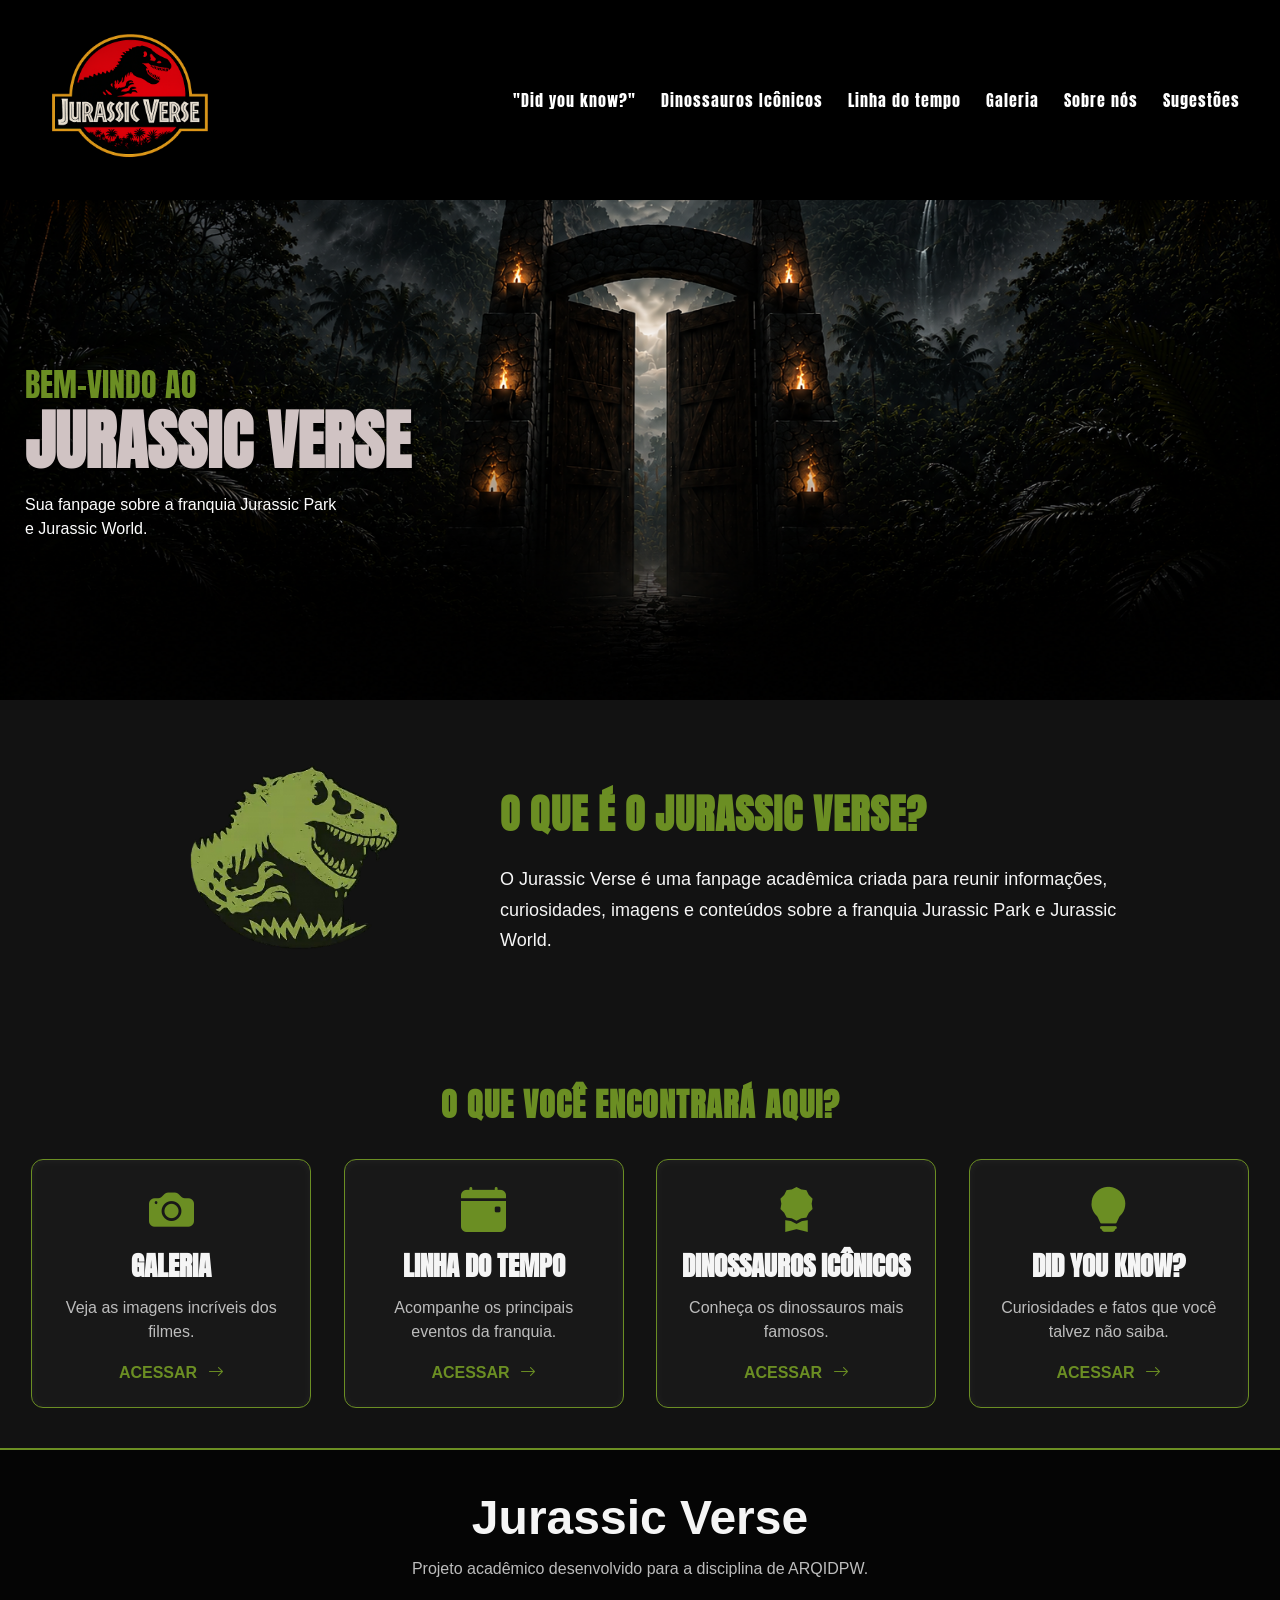
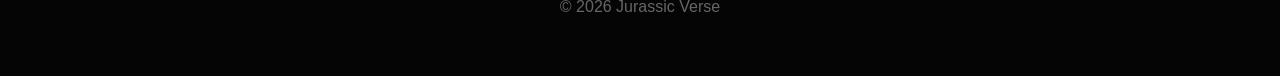
==== commit b33cd5e1: "correções no index e v1 da table ade dinossauros iconicos" ====
--- a/index.html
+++ b/index.html
@@ -44,8 +44,6 @@
         <nav id="menu">
             <ul id="nav-bar">
 
-                <!-- Página atual marcada com a classe nav-item-selected -->
-                <li><a href="./index.html" class="nav-item-selected">Home</a></li>
 
                 <li><a href="./html/did.html" class="nav-item">"Did you know?"</a></li>
                 <li><a href="./html/iconicos.html" class="nav-item">Dinossauros Icônicos</a></li>
@@ -102,7 +100,7 @@
 
             <ul>
 
-                <!-- Card/lista para a página Galeria -->
+                <!-- Card  para a página Galeria -->
                 <li>
                     <i class="bi bi-camera-fill"></i>
 
@@ -119,7 +117,7 @@
                 </li>
 
 
-                <!-- Card/lista para a página Linha do Tempo -->
+                <!-- Card  para a página Linha do Tempo -->
                 <li>
                     <i class="bi bi-calendar-event-fill"></i>
 
@@ -136,7 +134,7 @@
                 </li>
 
 
-                <!-- Card/lista para a página Dinossauros Icônicos -->
+                <!-- Card  para a página Dinossauros Icônicos -->
                 <li>
                     <i class="bi bi-award-fill"></i>
 
@@ -153,7 +151,7 @@
                 </li>
 
 
-                <!-- Card/lista para a página de curiosidades -->
+                <!-- Card  para a página de curiosidades -->
                 <li>
                     <i class="bi bi-lightbulb-fill"></i>
 
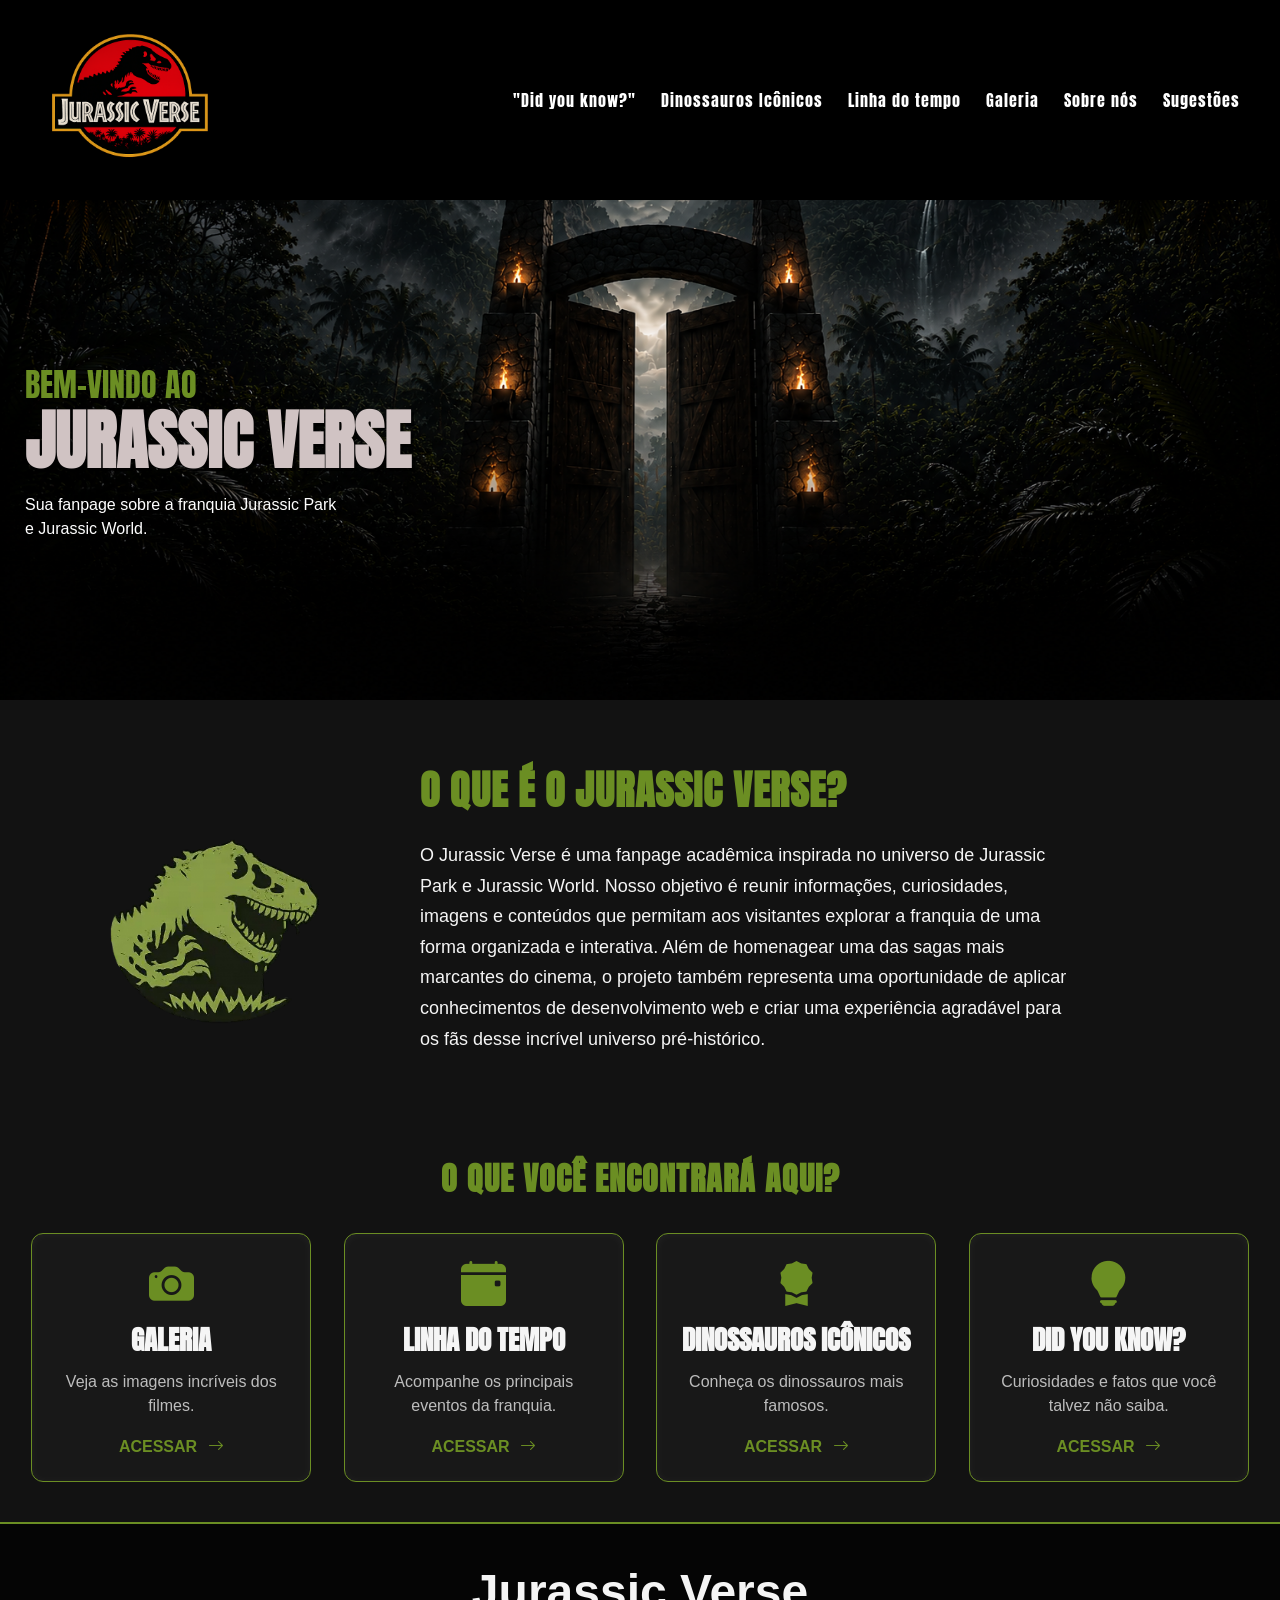
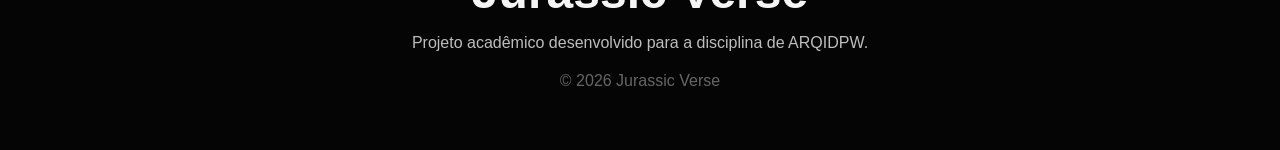
==== commit 505f2334: "Cria e estiliza a página Sobre Nós" ====
--- a/index.html
+++ b/index.html
@@ -85,9 +85,10 @@
                 <h2>O que é o Jurassic Verse?</h2>
 
                 <p>
-                    O Jurassic Verse é uma fanpage acadêmica criada para reunir
-                    informações, curiosidades, imagens e conteúdos sobre a franquia
-                    Jurassic Park e Jurassic World.
+                    O Jurassic Verse é uma fanpage acadêmica inspirada no universo de Jurassic Park e Jurassic World. 
+                    Nosso objetivo é reunir informações, curiosidades, imagens e conteúdos que permitam aos visitantes explorar a franquia de uma forma organizada e interativa. 
+                    Além de homenagear uma das sagas mais marcantes do cinema, o projeto também representa uma oportunidade de aplicar conhecimentos de 
+                    desenvolvimento web e criar uma experiência agradável para os fãs desse incrível universo pré-histórico.
                 </p>
             </div>
         </section>
--- a/css/index.css
+++ b/css/index.css
@@ -57,6 +57,7 @@
 /* ============================= */
 
 .sobre-home {
+    display: flex;
     padding: 40px 10px;
 
     background-color: #121212;
@@ -210,13 +211,13 @@
     /* Layout lado a lado da seção Sobre */
     .sobre-home {
         display: flex;
-        justify-content: center;
+        justify-content: flex-start;
         align-items: center;
 
         gap: 40px;
 
         max-width: 1100px;
-        margin: 0 auto;
+        margin-left: 10px;
 
         padding: 60px 40px;
     }
